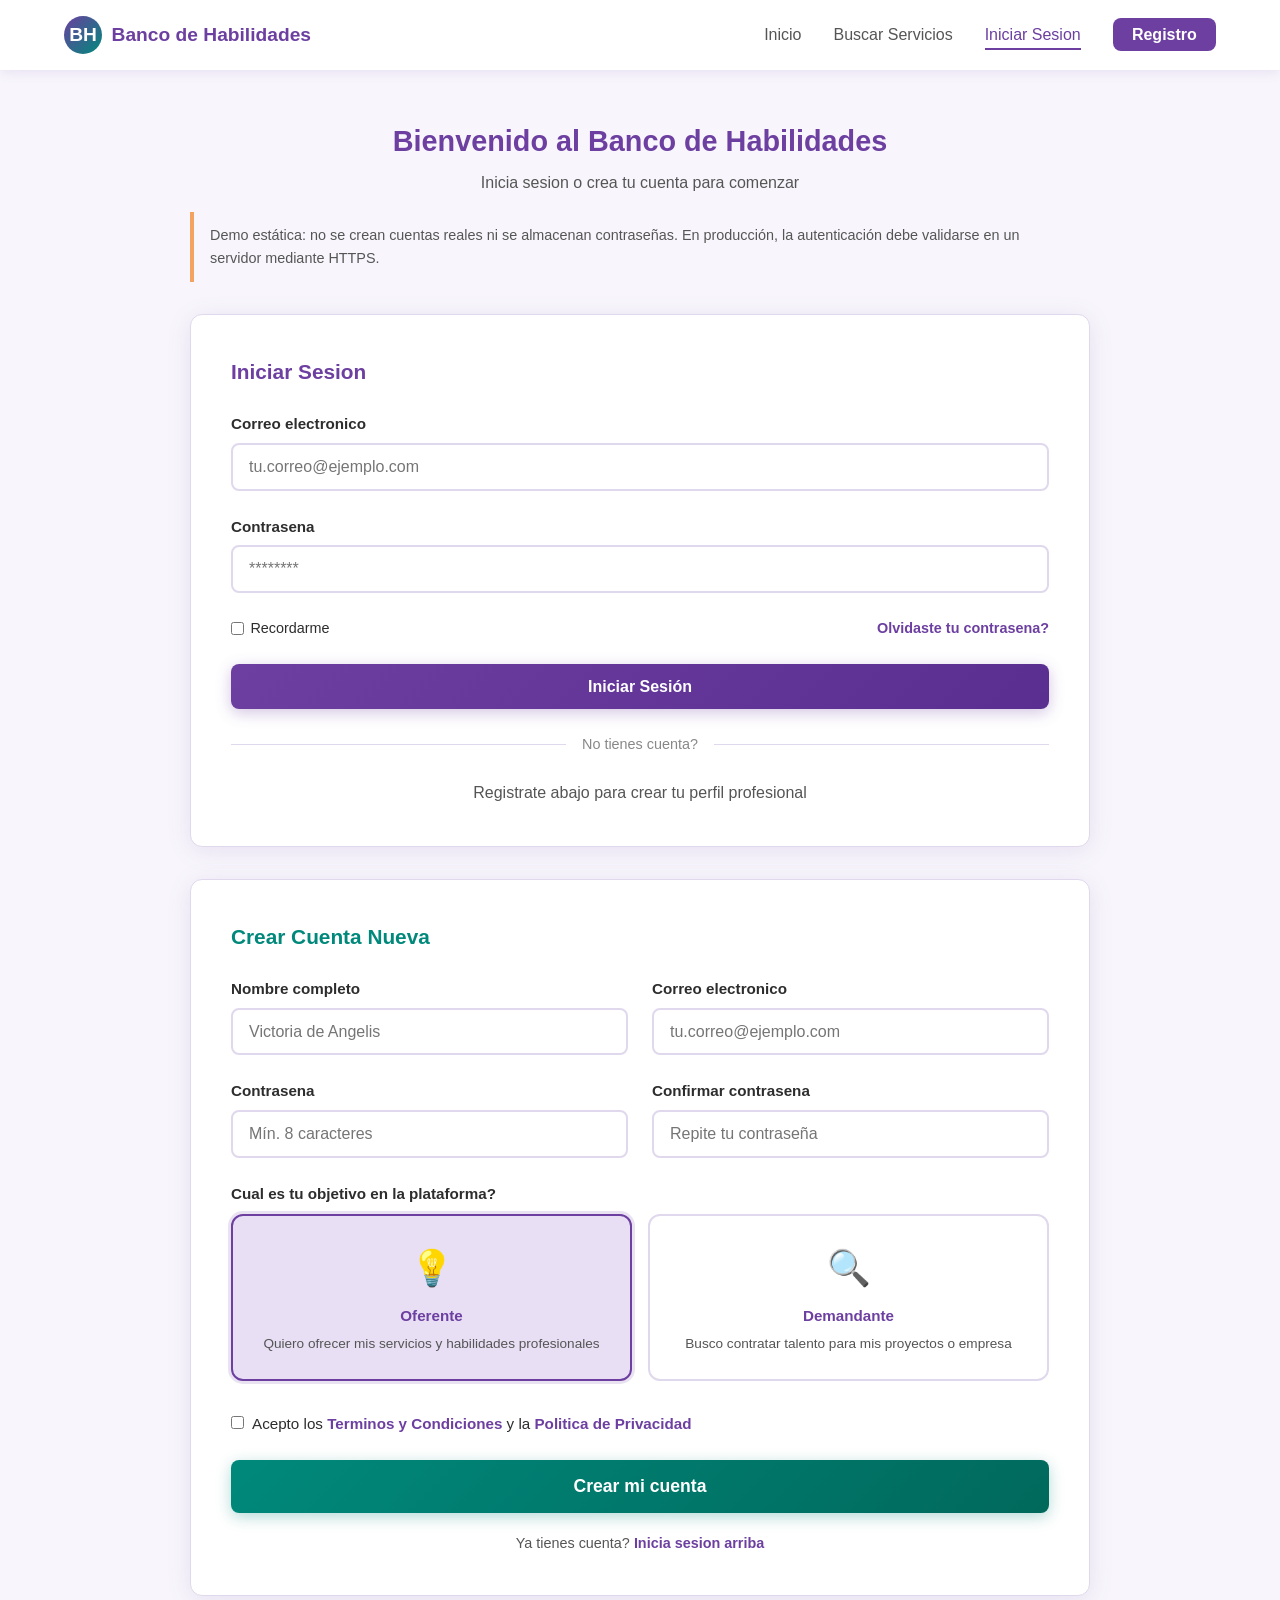
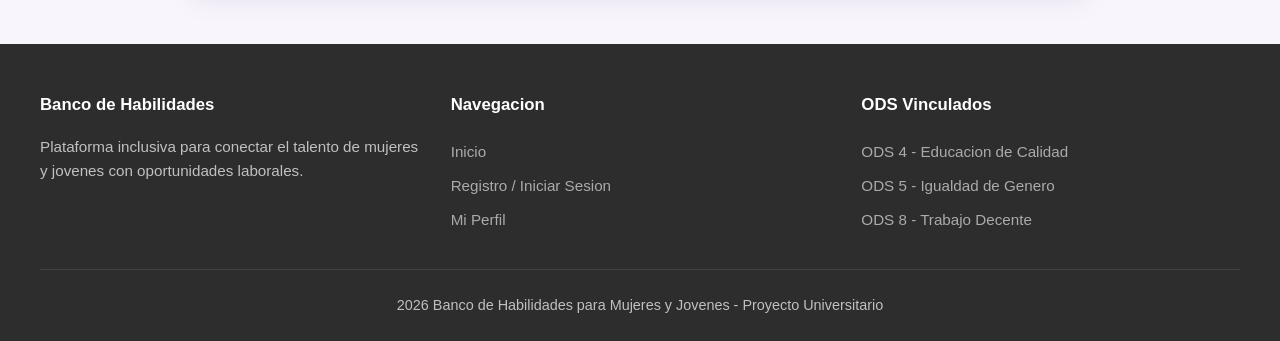
==== perfil.html @ db8da98c "Publicar aplicación web Banco de Habilidades" ====
<!DOCTYPE html>
<html lang="es">
<head>
  <meta charset="UTF-8">
  <meta name="viewport" content="width=device-width, initial-scale=1.0">
  <title>Mi Perfil Profesional — Banco de Habilidades</title>
  <link rel="stylesheet" href="styles.css">
</head>
<body class="protected-page">
  <script>
    // La demo no tiene sesión de servidor; esta validación evita el acceso directo accidental.
    if (sessionStorage.getItem('bh-demo-auth') !== 'authenticated') {
      window.location.replace('registro.html?auth=required');
    } else {
      document.body.classList.add('access-granted');
    }
  </script>
<header class="site-header">
    <nav class="nav-container">
      <a href="index.html" class="logo">
        <div class="logo-icon">BH</div>
        <span>Banco de Habilidades</span>
      </a>

      <button class="menu-toggle" aria-label="Menú" onclick="document.querySelector('.nav-links').classList.toggle('open')">
        <span></span><span></span><span></span>
      </button>

      <ul class="nav-links">
        <li><a href="index.html">Inicio</a></li>
        <li><a href="index.html#features">Buscar Servicios</a></li>
        <li><a href="registro.html">Iniciar Sesión</a></li>
        <li><a href="perfil.html" class="active">Mi Perfil</a></li>
        <li><a href="registro.html?logout=1" class="nav-cta">Cerrar Sesión</a></li>
      </ul>
    </nav>
  </header>
<main class="form-page" style="padding-top: 2rem;">
    <div class="form-wrapper">
<div class="profile-header-card">
        <div class="profile-banner"></div>
        <div class="profile-header-body">
          <div class="profile-avatar-wrapper">
            <img id="profile-avatar-display" src="Foto_Perfil.jpg" alt="Foto de Perfil" class="profile-avatar-img">
          </div>
          <div class="profile-header-info">
            <div class="profile-name">
              <span id="display-name">Victoria de Angelis</span>
              <div class="profile-badges">
                <span class="badge badge-primary">💡 Oferente</span>
                <span class="badge badge-secondary">✓ Perfil Verificado</span>
                <span class="badge badge-accent">ODS 5 & 8</span>
              </div>
            </div>
            <p class="profile-title" id="display-title">Desarrolladora Web Freelance & Diseñadora UI/UX</p>
            <div class="profile-meta">
              <span id="display-location">📍 Bogotá, Colombia</span>
              <span id="display-email">📧 victoria.deangelis@ejemplo.com</span>
              <span>⭐ 4.9 (18 valoraciones)</span>
            </div>
          </div>
          <div class="profile-header-actions">
            <button type="button" class="btn btn-primary" onclick="switchTab('tab-editar', document.querySelector('.profile-tabs button:nth-child(2)'))">
              ✏️ Editar Perfil
            </button>
            <button type="button" class="btn btn-outline" onclick="switchTab('tab-servicios', document.querySelector('.profile-tabs button:nth-child(3)'))">
              💼 Mis Servicios
            </button>
          </div>
        </div>
      </div>
<div id="save-alert" class="alert-success" style="display: none;" role="status" aria-live="polite">
        <span>✅</span>
        <span>¡Tus cambios han sido guardados exitosamente en tu perfil profesional!</span>
      </div>
<div class="profile-tabs">
        <button class="tab-btn active" onclick="switchTab('tab-vista', this)">👁️ Vista Pública</button>
        <button class="tab-btn" onclick="switchTab('tab-editar', this)">✏️ Editar Perfil</button>
        <button class="tab-btn" onclick="switchTab('tab-servicios', this)">💼 Mis Servicios (3)</button>
        <button class="tab-btn" onclick="switchTab('tab-certificados', this)">📜 Certificaciones (ODS 4)</button>
        <button class="tab-btn" onclick="switchTab('tab-valoraciones', this)">⭐ Valoraciones (18)</button>
      </div>
<div id="tab-vista" class="tab-content active">
<div class="stats-grid">
          <div class="stat-card">
            <div class="stat-value">24</div>
            <div class="stat-label">Proyectos Realizados</div>
          </div>
          <div class="stat-card">
            <div class="stat-value">4.9 / 5.0</div>
            <div class="stat-label">Calificación Promedio</div>
          </div>
          <div class="stat-card">
            <div class="stat-value">100%</div>
            <div class="stat-label">Entregas a Tiempo</div>
          </div>
          <div class="stat-card">
            <div class="stat-value">3</div>
            <div class="stat-label">Servicios Activos</div>
          </div>
        </div>

        <div class="form-row profile-vista-layout">
<div>
<div class="form-container" style="margin-bottom: 2rem;">
              <h3 style="color: var(--primary); font-size: 1.25rem; margin-bottom: 1rem; display: flex; align-items: center; gap: 0.5rem;">
                <span>🙋‍♀️</span> Sobre mí
              </h3>
              <p id="display-bio" style="color: var(--text-medium); line-height: 1.7; font-size: 1rem;">
                Apasionada por la tecnología, la innovación social y el desarrollo web accesible. 
                Cuento con más de 3 años de experiencia creando sitios web adaptativos, aplicaciones front-end y 
                diseños de interfaz atractivos para emprendimientos locales y pequeñas empresas. 
                Mi objetivo es visibilizar el talento joven y cerrar brechas de género en el sector de las TIC.
              </p>
            </div>
<div class="form-container" style="margin-bottom: 2rem;">
              <h3 style="color: var(--primary); font-size: 1.25rem; margin-bottom: 1rem; display: flex; align-items: center; gap: 0.5rem;">
                <span>🛠️</span> Banco de Habilidades & Tecnologías
              </h3>
              <div id="display-skills" class="skill-tags">
                <span class="skill-tag">HTML5 & CSS3</span>
                <span class="skill-tag">JavaScript (ES6+)</span>
                <span class="skill-tag">Diseño UI/UX (Figma)</span>
                <span class="skill-tag">Diseño Responsive</span>
                <span class="skill-tag">Git & GitHub</span>
                <span class="skill-tag">Trabajo en Equipo</span>
                <span class="skill-tag">Resolución de Problemas</span>
                <span class="skill-tag">Tutoría Técnica</span>
              </div>
            </div>
<div class="form-container">
              <h3 style="color: var(--primary); font-size: 1.25rem; margin-bottom: 1.5rem; display: flex; align-items: center; gap: 0.5rem;">
                <span>🌟</span> Servicios Destacados
              </h3>
              
              <div class="services-grid" style="grid-template-columns: 1fr;">
                <div class="service-card">
                  <div class="service-card-header">
                    <span class="service-title">Desarrollo de Páginas Web Adaptativas (Responsive)</span>
                    <span class="service-price">$120.000 COP / proyecto</span>
                  </div>
                  <p class="service-desc">
                    Diseño y maquetación de sitios web corporativos o personales usando HTML5, CSS3 y JS. 
                    Optimizados para dispositivos móviles y motores de búsqueda.
                  </p>
                  <div class="service-footer">
                    <span>Categoría: Tecnología & Sistemas</span>
                    <a href="#" class="btn btn-secondary" style="padding: 0.4rem 1rem; font-size: 0.85rem;" onclick="alert('Solicitud de contacto enviada a Victoria de Angelis.'); return false;">
                      ✉️ Contactar
                    </a>
                  </div>
                </div>

                <div class="service-card" style="margin-top: 1rem;">
                  <div class="service-card-header">
                    <span class="service-title">Diseño de Interfaces de Usuario (UI/UX en Figma)</span>
                    <span class="service-price">$80.000 COP / prototipo</span>
                  </div>
                  <p class="service-desc">
                    Creación de prototipos interactivos, arquitectura de información y sistemas de diseño 
                    modernos enfocados en la mejor experiencia de usuario.
                  </p>
                  <div class="service-footer">
                    <span>Categoría: Diseño & Multimedia</span>
                    <a href="#" class="btn btn-secondary" style="padding: 0.4rem 1rem; font-size: 0.85rem;" onclick="alert('Solicitud de contacto enviada a Victoria de Angelis.'); return false;">
                      ✉️ Contactar
                    </a>
                  </div>
                </div>
              </div>

            </div>
          </div>
<div>
            <div class="form-container" style="margin-bottom: 2rem;">
              <h3 style="color: var(--primary); font-size: 1.1rem; margin-bottom: 1rem;">
                📍 Detalles de Contacto
              </h3>
              <ul style="display: flex; flex-direction: column; gap: 0.8rem; font-size: 0.95rem; color: var(--text-medium);">
                <li><strong>Teléfono:</strong> <span id="display-phone">+57 300 123 4567</span></li>
                <li><strong>Correo:</strong> <span id="display-contact-email">victoria.deangelis@ejemplo.com</span></li>
                <li><strong>Ubicación:</strong> <span id="display-city">Bogotá D.C., Colombia</span></li>
                <li><strong>Disponibilidad:</strong> <span class="badge badge-secondary" id="display-availability">Freelance / Proyectos</span></li>
              </ul>
            </div>

            <div class="form-container" style="margin-bottom: 2rem;">
              <h3 style="color: var(--primary); font-size: 1.1rem; margin-bottom: 1rem;">
                🌐 Enlaces Profesionales
              </h3>
              <ul style="display: flex; flex-direction: column; gap: 0.8rem; font-size: 0.95rem;">
                <li>
                  <a href="#" id="display-portfolio-link" target="_blank" rel="noopener noreferrer" class="form-link" style="display: flex; align-items: center; gap: 0.5rem;">
                    🔗 Portafolio Personal
                  </a>
                </li>
                <li>
                  <a href="#" id="display-github-link" target="_blank" rel="noopener noreferrer" class="form-link" style="display: flex; align-items: center; gap: 0.5rem;">
                    💻 Perfil de GitHub
                  </a>
                </li>
                <li>
                  <a href="#" id="display-linkedin-link" target="_blank" rel="noopener noreferrer" class="form-link" style="display: flex; align-items: center; gap: 0.5rem;">
                    💼 Perfil de LinkedIn
                  </a>
                </li>
              </ul>
            </div>

            <div class="form-container" style="background: linear-gradient(135deg, var(--primary-light), var(--secondary-light));">
              <h3 style="color: var(--primary-dark); font-size: 1rem; margin-bottom: 0.6rem; display: flex; align-items: center; gap: 0.4rem;">
                <span>🎯</span> ODS Impactados
              </h3>
              <p style="font-size: 0.85rem; color: var(--text-dark); line-height: 1.5;">
                Este perfil contribuye activamente al <strong>ODS 5 (Igualdad de Género)</strong> y al <strong>ODS 8 (Trabajo Decente)</strong> promoviendo la autonomía económica de las mujeres en el área STEM.
              </p>
            </div>
          </div>

        </div>
      </div>
<div id="tab-editar" class="tab-content">
        <div class="form-container">
          <div class="form-header" style="text-align: left; margin-bottom: 1.5rem; border-bottom: 1px solid var(--border); padding-bottom: 1rem;">
            <h2 style="font-size: 1.5rem;">Editar Datos de Mi Perfil</h2>
            <p>Actualiza tu información personal, profesional y tus habilidades disponibles</p>
          </div>

          <form id="edit-profile-form" onsubmit="saveProfile(event)">
<div class="photo-upload">
              <div class="photo-placeholder" onclick="document.getElementById('avatar-input').click()">
                <img id="avatar-preview" src="Foto_Perfil.jpg" alt="Vista previa" style="width: 100%; height: 100%; border-radius: 50%; object-fit: cover;">
              </div>
              <input type="file" id="avatar-input" accept="image/*" style="display: none;" onchange="previewAvatar(event)">
              <button type="button" class="btn btn-outline" onclick="document.getElementById('avatar-input').click()" style="padding: 0.4rem 1rem; font-size: 0.85rem;">
                📷 Cambiar foto de perfil
              </button>
              <small>Formatos permitidos: JPG, PNG. Máx 2MB.</small>
            </div>
<div class="form-row">
              <div class="form-group">
                <label for="input-nombre">Nombre completo *</label>
                <input type="text" id="input-nombre" required value="Victoria de Angelis" placeholder="Ej. Victoria de Angelis">
              </div>
              <div class="form-group">
                <label for="input-titulo">Título o Especialidad Profesional *</label>
                <input type="text" id="input-titulo" required value="Desarrolladora Web Freelance & Diseñadora UI/UX" placeholder="Ej. Desarrolladora Web">
              </div>
            </div>
<div class="form-row">
              <div class="form-group">
                <label for="input-email">Correo electrónico *</label>
                <input type="email" id="input-email" required value="victoria.deangelis@ejemplo.com" placeholder="correo@ejemplo.com">
              </div>
              <div class="form-group">
                <label for="input-telefono">Teléfono de contacto</label>
                <input type="tel" id="input-telefono" value="+57 300 123 4567" placeholder="+57 300 000 0000">
              </div>
            </div>
<div class="form-row">
              <div class="form-group">
                <label for="input-ubicacion">Ciudad / Ubicación</label>
                <input type="text" id="input-ubicacion" value="Bogotá, Colombia" placeholder="Ciudad, País">
              </div>
              <div class="form-group">
                <label for="input-disponibilidad">Disponibilidad de Trabajo</label>
                <select id="input-disponibilidad">
                  <option value="Freelance / Proyectos" selected>Freelance / Por proyectos</option>
                  <option value="Tiempo Completo">Tiempo Completo</option>
                  <option value="Medio Tiempo">Medio Tiempo</option>
                  <option value="Por Horas">Por Horas / Asesorías</option>
                </select>
              </div>
            </div>
<div class="form-group">
              <label for="input-bio">Biografía / Presentación ("Sobre mí")</label>
              <textarea id="input-bio" rows="4" placeholder="Describe brevemente tus años de experiencia, motivaciones y servicios...">Apasionada por la tecnología, la innovación social y el desarrollo web accesible. Cuento con más de 3 años de experiencia creando sitios web adaptativos, aplicaciones front-end y diseños de interfaz atractivos para emprendimientos locales y pequeñas empresas. Mi objetivo es visibilizar el talento joven y cerrar brechas de género en el sector de las TIC.</textarea>
              <small>Una buena presentación aumenta tus posibilidades de recibir solicitudes de contacto.</small>
            </div>
<div class="form-row">
              <div class="form-group">
                <label for="input-portfolio">Sitio Web / Portafolio (URL)</label>
                <input type="url" id="input-portfolio" value="https://victoriadeangelis.dev" placeholder="https://miportafolio.com">
              </div>
              <div class="form-group">
                <label for="input-github">Perfil de GitHub (URL)</label>
                <input type="url" id="input-github" value="https://github.com/victoriadeangelis" placeholder="https://github.com/usuario">
              </div>
            </div>
<div class="skills-section">
              <h3>⚡ Agregar / Eliminar Habilidades</h3>
              <p style="font-size: 0.9rem; color: var(--text-medium); margin-bottom: 1rem;">
                Agrega etiquetas que representen tus conocimientos y competencias para que los demandantes te encuentren fácilmente.
              </p>
<div id="editable-skills-container" class="skill-tags">
                <span class="skill-tag">HTML5 & CSS3 <span class="remove-skill" onclick="removeSkillTag(this)">×</span></span>
                <span class="skill-tag">JavaScript (ES6+) <span class="remove-skill" onclick="removeSkillTag(this)">×</span></span>
                <span class="skill-tag">Diseño UI/UX (Figma) <span class="remove-skill" onclick="removeSkillTag(this)">×</span></span>
                <span class="skill-tag">Diseño Responsive <span class="remove-skill" onclick="removeSkillTag(this)">×</span></span>
                <span class="skill-tag">Git & GitHub <span class="remove-skill" onclick="removeSkillTag(this)">×</span></span>
                <span class="skill-tag">Trabajo en Equipo <span class="remove-skill" onclick="removeSkillTag(this)">×</span></span>
                <span class="skill-tag">Resolución de Problemas <span class="remove-skill" onclick="removeSkillTag(this)">×</span></span>
                <span class="skill-tag">Tutoría Técnica <span class="remove-skill" onclick="removeSkillTag(this)">×</span></span>
              </div>
<div class="skill-input-row">
                <input type="text" id="new-skill-input" placeholder="Escribe una habilidad (ej. React, Python, Marketing)">
                <button type="button" class="btn btn-secondary" onclick="addNewSkill()">+ Añadir Habilidad</button>
              </div>
            </div>
<div style="display: flex; gap: 1rem; margin-top: 2rem; flex-wrap: wrap;">
              <button type="submit" class="btn btn-primary btn-lg" style="flex: 1;">
                💾 Guardar Cambios
              </button>
              <button type="button" class="btn btn-outline btn-lg" onclick="switchTab('tab-vista', document.querySelector('.profile-tabs button:first-child'))">
                Cancelar
              </button>
            </div>

          </form>
        </div>
      </div>
<div id="tab-servicios" class="tab-content">
        <div style="display: flex; justify-content: space-between; align-items: center; margin-bottom: 1.5rem; flex-wrap: wrap; gap: 1rem;">
          <div>
            <h3 style="color: var(--primary); font-size: 1.4rem;">Mis Servicios Publicados</h3>
            <p style="color: var(--text-medium); font-size: 0.95rem;">Gestiona y oferta tus servicios a la comunidad</p>
          </div>
          <button type="button" class="btn btn-secondary" onclick="toggleServiceForm()">
            + Publicar Nuevo Servicio
          </button>
        </div>
<div id="new-service-box" class="form-container" style="display: none; margin-bottom: 2rem; background: var(--bg-light);">
          <h4 style="color: var(--primary); margin-bottom: 1rem;">Publicar una nueva oferta de servicio</h4>
          <form onsubmit="addPublishedService(event)">
            <div class="form-row">
              <div class="form-group">
                <label for="serv-titulo">Título del Servicio *</label>
                <input type="text" id="serv-titulo" required placeholder="Ej. Clases de Programación Web desde Cero">
              </div>
              <div class="form-group">
                <label for="serv-precio">Tarifa / Precio estimado *</label>
                <input type="text" id="serv-precio" required placeholder="Ej. $40.000 COP / hora">
              </div>
            </div>
            <div class="form-row">
              <div class="form-group">
                <label for="serv-categoria">Categoría del Servicio</label>
                <select id="serv-categoria">
                  <option value="Tecnología & Sistemas">Tecnología & Sistemas</option>
                  <option value="Diseño & Multimedia">Diseño & Multimedia</option>
                  <option value="Educación & Tutorías">Educación & Tutorías</option>
                  <option value="Servicios Profesionales">Servicios Profesionales</option>
                </select>
              </div>
              <div class="form-group">
                <label for="serv-modalidad">Modalidad</label>
                <select id="serv-modalidad">
                  <option value="Remoto / Virtual">Remoto / Virtual</option>
                  <option value="Presencial">Presencial</option>
                  <option value="Híbrido">Híbrido</option>
                </select>
              </div>
            </div>
            <div class="form-group">
              <label for="serv-desc">Descripción detallada</label>
              <textarea id="serv-desc" rows="3" required placeholder="Describe en qué consiste tu servicio y qué entregables incluye..."></textarea>
            </div>
            <div style="display: flex; gap: 1rem;">
              <button type="submit" class="btn btn-primary">+ Guardar y Publicar Servicio</button>
              <button type="button" class="btn btn-outline" onclick="toggleServiceForm()">Cancelar</button>
            </div>
          </form>
        </div>
<div id="services-list" class="services-grid">
<div class="service-card">
            <div class="service-card-header">
              <span class="service-title">Desarrollo de Páginas Web Adaptativas (Responsive)</span>
              <span class="service-price">$120.000 COP / proyecto</span>
            </div>
            <p class="service-desc">
              Diseño y maquetación de sitios web corporativos o personales usando HTML5, CSS3 y JS. 
              Optimizados para dispositivos móviles y motores de búsqueda.
            </p>
            <div class="service-footer">
              <span>Categoría: Tecnología & Sistemas</span>
              <div>
                <button class="btn btn-outline" style="padding: 0.3rem 0.7rem; font-size: 0.8rem;" onclick="alert('Opción de editar servicio')">Editar</button>
                <button class="btn btn-outline" style="padding: 0.3rem 0.7rem; font-size: 0.8rem; color:#c5192d; border-color:#c5192d;" onclick="this.closest('.service-card').remove();">Eliminar</button>
              </div>
            </div>
          </div>
<div class="service-card">
            <div class="service-card-header">
              <span class="service-title">Diseño de Interfaces de Usuario (UI/UX en Figma)</span>
              <span class="service-price">$80.000 COP / prototipo</span>
            </div>
            <p class="service-desc">
              Creación de prototipos interactivos, arquitectura de información y sistemas de diseño 
              modernos enfocados en la mejor experiencia de usuario.
            </p>
            <div class="service-footer">
              <span>Categoría: Diseño & Multimedia</span>
              <div>
                <button class="btn btn-outline" style="padding: 0.3rem 0.7rem; font-size: 0.8rem;" onclick="alert('Opción de editar servicio')">Editar</button>
                <button class="btn btn-outline" style="padding: 0.3rem 0.7rem; font-size: 0.8rem; color:#c5192d; border-color:#c5192d;" onclick="this.closest('.service-card').remove();">Eliminar</button>
              </div>
            </div>
          </div>
<div class="service-card">
            <div class="service-card-header">
              <span class="service-title">Tutorías Básicas de Programación para Jóvenes</span>
              <span class="service-price">$35.000 COP / hora</span>
            </div>
            <p class="service-desc">
              Sesiones personalizadas de enseñanza en lógica de programación, HTML, CSS y fundamentos de JS 
              orientado a jóvenes que desean iniciar en la tecnología.
            </p>
            <div class="service-footer">
              <span>Categoría: Educación & Tutorías</span>
              <div>
                <button class="btn btn-outline" style="padding: 0.3rem 0.7rem; font-size: 0.8rem;" onclick="alert('Opción de editar servicio')">Editar</button>
                <button class="btn btn-outline" style="padding: 0.3rem 0.7rem; font-size: 0.8rem; color:#c5192d; border-color:#c5192d;" onclick="this.closest('.service-card').remove();">Eliminar</button>
              </div>
            </div>
          </div>

        </div>
      </div>
<div id="tab-certificados" class="tab-content">
        <div class="form-container">
          <h3 style="color: var(--primary); font-size: 1.3rem; margin-bottom: 0.5rem;">
            📜 Formación & Certificaciones Validadas (ODS 4)
          </h3>
          <p style="color: var(--text-medium); font-size: 0.95rem; margin-bottom: 1.5rem;">
            Acredita tus estudios y cursos para brindar mayor seguridad a los contratantes.
          </p>

          <div class="cert-list">
            
            <div class="cert-item">
              <div class="cert-icon">🎓</div>
              <div class="cert-details" style="flex: 1;">
                <h4>Bootcamp de Desarrollo Web Front-End</h4>
                <p>Programa Talento Tech — Ministerio de las TIC & Universidad | 2025</p>
              </div>
              <span class="badge badge-secondary">✓ Verificado</span>
            </div>

            <div class="cert-item">
              <div class="cert-icon">🎨</div>
              <div class="cert-details" style="flex: 1;">
                <h4>Certificación Profesional en Diseño UI/UX</h4>
                <p>Platzi Academy | 2024</p>
              </div>
              <span class="badge badge-secondary">✓ Verificado</span>
            </div>

            <div class="cert-item">
              <div class="cert-icon">💻</div>
              <div class="cert-details" style="flex: 1;">
                <h4>Técnico en Programación de Software</h4>
                <p>Servicio Nacional de Aprendizaje (SENA) | 2023</p>
              </div>
              <span class="badge badge-secondary">✓ Verificado</span>
            </div>

          </div>
        </div>
      </div>
<div id="tab-valoraciones" class="tab-content">
        <div class="form-container">
          <div style="display: flex; align-items: center; justify-content: space-between; margin-bottom: 1.5rem; flex-wrap: wrap;">
            <div>
              <h3 style="color: var(--primary); font-size: 1.3rem;">Reseñas y Valoraciones de Clientes</h3>
              <p style="color: var(--text-medium); font-size: 0.95rem;">Opiniones reales de quienes han contratado tus servicios</p>
            </div>
            <div style="font-size: 1.8rem; font-weight: 800; color: #FFC107;">
              ⭐ 4.9 <span style="font-size: 1rem; color: var(--text-medium); font-weight: 400;">/ 5.0</span>
            </div>
          </div>
<div class="review-item">
            <div class="review-header">
              <span class="reviewer-name">Carlos Mendoza (Emprendedor Local)</span>
              <span class="review-stars">★★★★★</span>
            </div>
            <p style="font-size: 0.95rem; color: var(--text-medium); font-style: italic;">
              "Victoria desarrolló la página web para mi negocio de confección. Entregó todo a tiempo, superó mis expectativas y nos capacitó en el uso del sitio. ¡Excelente profesional!"
            </p>
            <small style="color: var(--text-light); margin-top: 0.5rem; display: block;">Hace 2 semanas — Servicio: Desarrollo Web Responsive</small>
          </div>

          <div class="review-item">
            <div class="review-header">
              <span class="reviewer-name">Laura Restrepo (Fundación Mujeres)</span>
              <span class="review-stars">★★★★★</span>
            </div>
            <p style="font-size: 0.95rem; color: var(--text-medium); font-style: italic;">
              "El prototipo UI/UX que diseñó en Figma para nuestra app comunitaria quedó espectacular. Muy atenta a los detalles y receptiva con los cambios."
            </p>
            <small style="color: var(--text-light); margin-top: 0.5rem; display: block;">Hace 1 mes — Servicio: Diseño UI/UX</small>
          </div>

          <div class="review-item">
            <div class="review-header">
              <span class="reviewer-name">Andrés Gómez</span>
              <span class="review-stars">★★★★☆</span>
            </div>
            <p style="font-size: 0.95rem; color: var(--text-medium); font-style: italic;">
              "Sus tutorías me ayudaron muchísimo a entender los conceptos básicos de JavaScript para mis clases de la universidad. Paciente y muy clara."
            </p>
            <small style="color: var(--text-light); margin-top: 0.5rem; display: block;">Hace 2 meses — Servicio: Tutorías Básicas</small>
          </div>

        </div>
      </div>

    </div>
  </main>
<footer class="site-footer">
    <div class="footer-content">
      <div class="footer-col">
        <h4>Banco de Habilidades</h4>
        <p>Plataforma inclusiva para conectar el talento de mujeres y jóvenes con oportunidades laborales.</p>
      </div>
      <div class="footer-col">
        <h4>Navegación</h4>
        <a href="index.html">Inicio</a>
        <a href="registro.html">Registro / Iniciar Sesión</a>
        <a href="perfil.html">Mi Perfil</a>
      </div>
      <div class="footer-col">
        <h4>ODS Vinculados</h4>
        <a href="#">ODS 4 — Educación de Calidad</a>
        <a href="#">ODS 5 — Igualdad de Género</a>
        <a href="#">ODS 8 — Trabajo Decente</a>
      </div>
    </div>
    <div class="footer-bottom">
      <p>&copy; 2026 Banco de Habilidades para Mujeres y Jóvenes — Proyecto Universitario</p>
    </div>
  </footer>
<script>
    function switchTab(tabId, btnElement) {
      const contents = document.querySelectorAll('.tab-content');
      contents.forEach(content => content.classList.remove('active'));

      const buttons = document.querySelectorAll('.tab-btn');
      buttons.forEach(btn => btn.classList.remove('active'));

      const tab = document.getElementById(tabId);
      if (!tab) return;
      tab.classList.add('active');
      if (btnElement) {
        btnElement.classList.add('active');
      }

      window.scrollTo({ top: 120, behavior: 'smooth' });
    }

    function previewAvatar(event) {
      const file = event.target.files[0];
      if (!file) return;
      if (!file.type.startsWith('image/') || file.size > 2 * 1024 * 1024) {
        event.target.value = '';
        alert('Selecciona una imagen válida de máximo 2 MB.');
        return;
      }
      const reader = new FileReader();
      reader.onload = function(e) {
        document.getElementById('avatar-preview').src = e.target.result;
        document.getElementById('profile-avatar-display').src = e.target.result;
      };
      reader.readAsDataURL(file);
    }

    function addNewSkill() {
      const input = document.getElementById('new-skill-input');
      const val = input.value.trim();
      if (!val) return;

      const editContainer = document.getElementById('editable-skills-container');
      const displayContainer = document.getElementById('display-skills');

      const tagEdit = document.createElement('span');
      tagEdit.className = 'skill-tag';
      tagEdit.append(document.createTextNode(`${val} `));
      const removeButton = document.createElement('button');
      removeButton.type = 'button';
      removeButton.className = 'remove-skill';
      removeButton.setAttribute('aria-label', `Eliminar habilidad ${val}`);
      removeButton.textContent = '×';
      removeButton.addEventListener('click', () => removeSkillTag(removeButton));
      tagEdit.appendChild(removeButton);
      editContainer.appendChild(tagEdit);

      const tagDisplay = document.createElement('span');
      tagDisplay.className = 'skill-tag';
      tagDisplay.textContent = val;
      displayContainer.appendChild(tagDisplay);

      input.value = '';
    }

    function removeSkillTag(element) {
      element.closest('.skill-tag')?.remove();
    }

    function saveProfile(event) {
      event.preventDefault();

      const nombre = document.getElementById('input-nombre').value;
      const titulo = document.getElementById('input-titulo').value;
      const email = document.getElementById('input-email').value;
      const telefono = document.getElementById('input-telefono').value;
      const ubicacion = document.getElementById('input-ubicacion').value;
      const disponibilidad = document.getElementById('input-disponibilidad').value;
      const bio = document.getElementById('input-bio').value;
      const portfolio = document.getElementById('input-portfolio').value;
      const github = document.getElementById('input-github').value;

      document.getElementById('display-name').textContent = nombre;
      document.getElementById('display-title').textContent = titulo;
      document.getElementById('display-email').textContent = '📧 ' + email;
      document.getElementById('display-location').textContent = '📍 ' + ubicacion;
      document.getElementById('display-phone').textContent = telefono;
      document.getElementById('display-contact-email').textContent = email;
      document.getElementById('display-city').textContent = ubicacion;
      document.getElementById('display-availability').textContent = disponibilidad;
      document.getElementById('display-bio').textContent = bio;

      setSafeLink('display-portfolio-link', portfolio);
      setSafeLink('display-github-link', github);

      const alertBox = document.getElementById('save-alert');
      alertBox.style.display = 'flex';

      switchTab('tab-vista', document.querySelector('.profile-tabs button:first-child'));

      setTimeout(() => {
        alertBox.style.display = 'none';
      }, 4000);
    }

    function setSafeLink(id, value) {
      const link = document.getElementById(id);
      try {
        const url = new URL(value);
        const safe = ['http:', 'https:'].includes(url.protocol);
        link.href = safe ? url.href : '#';
        link.setAttribute('aria-disabled', safe ? 'false' : 'true');
      } catch {
        link.href = '#';
        link.setAttribute('aria-disabled', 'true');
      }
    }

    function toggleServiceForm() {
      const box = document.getElementById('new-service-box');
      box.style.display = box.style.display === 'none' ? 'block' : 'none';
    }

    function addPublishedService(e) {
      e.preventDefault();
      const titulo = document.getElementById('serv-titulo').value;
      const precio = document.getElementById('serv-precio').value;
      const cat = document.getElementById('serv-categoria').value;
      const desc = document.getElementById('serv-desc').value;

      const card = document.createElement('div');
      card.className = 'service-card';
      const header = document.createElement('div');
      header.className = 'service-card-header';
      const title = document.createElement('span');
      title.className = 'service-title';
      title.textContent = titulo;
      const price = document.createElement('span');
      price.className = 'service-price';
      price.textContent = precio;
      header.append(title, price);
      const description = document.createElement('p');
      description.className = 'service-desc';
      description.textContent = desc;
      const footer = document.createElement('div');
      footer.className = 'service-footer';
      const category = document.createElement('span');
      category.textContent = `Categoría: ${cat}`;
      const actions = document.createElement('div');
      const edit = document.createElement('button');
      edit.type = 'button';
      edit.className = 'btn btn-outline';
      edit.textContent = 'Editar';
      edit.addEventListener('click', () => alert('La edición estará disponible cuando exista un backend.'));
      const remove = document.createElement('button');
      remove.type = 'button';
      remove.className = 'btn btn-outline';
      remove.style.cssText = 'padding: 0.3rem 0.7rem; font-size: 0.8rem; color:#c5192d; border-color:#c5192d;';
      remove.textContent = 'Eliminar';
      remove.addEventListener('click', () => card.remove());
      actions.append(edit, remove);
      footer.append(category, actions);
      card.append(header, description, footer);

      document.getElementById('services-list').prepend(card);

      e.target.reset();
      toggleServiceForm();

      alert('¡Servicio publicado con éxito!');
    }
  </script>

</body>
</html>
---- styles.css ----
/*Banco de Habilidades: estilos globales
  Paleta: púrpura (#6C3FA0) y teal (#00897B) */

/* --- Reinicio y estilos base --- */
*,
*::before,
*::after {
  margin: 0;
  padding: 0;
  box-sizing: border-box;
}

/* Oculta el contenido protegido hasta ejecutar la validación de la demo. */
.protected-page:not(.access-granted) > * {
  visibility: hidden;
}

.demo-notice {
  margin-top: 1rem;
  padding: 0.75rem 1rem;
  border-left: 4px solid var(--accent);
  background: var(--bg-light);
  color: var(--text-medium);
  font-size: 0.9rem;
  text-align: left;
}

:root {
  --primary: #6C3FA0;
  --primary-dark: #5A2D91;
  --primary-light: #E8DFF5;
  --secondary: #00897B;
  --secondary-dark: #00695C;
  --secondary-light: #E0F2F1;
  --accent: #F4A261;
  --accent-dark: #E08C3B;
  --bg-light: #F8F6FC;
  --white: #FFFFFF;
  --text-dark: #2D2D2D;
  --text-medium: #555555;
  --text-light: #888888;
  --border: #E0D8EC;
  --shadow: rgba(108, 63, 160, 0.12);
  --radius: 12px;
  --radius-sm: 8px;
  --transition: 0.3s ease;
}

html {
  scroll-behavior: smooth;
  font-size: 16px;
}

body {
  font-family: 'Segoe UI', 'Helvetica Neue', Arial, sans-serif;
  color: var(--text-dark);
  background-color: var(--bg-light);
  line-height: 1.6;
  min-height: 100vh;
  display: flex;
  flex-direction: column;
}

a {
  text-decoration: none;
  color: inherit;
  transition: color var(--transition);
}

img {
  max-width: 100%;
  height: auto;
  display: block;
}

ul {
  list-style: none;
}

/* --- Encabezado y navegación global --- */
.site-header {
  background: var(--white);
  box-shadow: 0 2px 12px var(--shadow);
  position: sticky;
  top: 0;
  z-index: 100;
}

.nav-container {
  max-width: 1200px;
  margin: 0 auto;
  padding: 0 1.5rem;
  display: flex;
  align-items: center;
  justify-content: space-between;
  height: 70px;
}

.logo {
  display: flex;
  align-items: center;
  gap: 0.6rem;
  font-weight: 700;
  font-size: 1.2rem;
  color: var(--primary);
}

.logo-icon {
  width: 38px;
  height: 38px;
  background: linear-gradient(135deg, var(--primary), var(--secondary));
  border-radius: 50%;
  display: flex;
  align-items: center;
  justify-content: center;
  color: var(--white);
  font-size: 1.2rem;
  font-weight: 700;
}

.nav-links {
  display: flex;
  align-items: center;
  gap: 2rem;
}

.nav-links a {
  font-weight: 500;
  color: var(--text-medium);
  position: relative;
  padding: 0.3rem 0;
}

.nav-links a:hover,
.nav-links a.active {
  color: var(--primary);
}

.nav-links a::after {
  content: '';
  position: absolute;
  bottom: -2px;
  left: 0;
  width: 0;
  height: 2px;
  background: var(--primary);
  transition: width var(--transition);
}

.nav-links a:hover::after,
.nav-links a.active::after {
  width: 100%;
}

.nav-cta {
  background: var(--primary) !important;
  color: var(--white) !important;
  padding: 0.5rem 1.2rem !important;
  border-radius: var(--radius-sm) !important;
  font-weight: 600 !important;
}

.nav-cta:hover {
  background: var(--primary-dark) !important;
}

.nav-cta::after {
  display: none !important;
}

/* Menú hamburguesa (móvil) */
.menu-toggle {
  display: none;
  background: none;
  border: none;
  cursor: pointer;
  padding: 0.5rem;
}

.menu-toggle span {
  display: block;
  width: 26px;
  height: 3px;
  background: var(--primary);
  margin: 5px 0;
  border-radius: 3px;
  transition: var(--transition);
}

/* --- Botones --- */
.btn {
  display: inline-flex;
  align-items: center;
  justify-content: center;
  gap: 0.5rem;
  padding: 0.85rem 2rem;
  border: none;
  border-radius: var(--radius-sm);
  font-size: 1rem;
  font-weight: 600;
  cursor: pointer;
  transition: all var(--transition);
  text-align: center;
}

.btn-primary {
  background: linear-gradient(135deg, var(--primary), var(--primary-dark));
  color: var(--white);
  box-shadow: 0 4px 15px rgba(108, 63, 160, 0.3);
}

.btn-primary:hover {
  transform: translateY(-2px);
  box-shadow: 0 6px 20px rgba(108, 63, 160, 0.4);
}

.btn-secondary {
  background: linear-gradient(135deg, var(--secondary), var(--secondary-dark));
  color: var(--white);
  box-shadow: 0 4px 15px rgba(0, 137, 123, 0.3);
}

.btn-secondary:hover {
  transform: translateY(-2px);
  box-shadow: 0 6px 20px rgba(0, 137, 123, 0.4);
}

.btn-outline {
  background: transparent;
  color: var(--primary);
  border: 2px solid var(--primary);
}

.btn-outline:hover {
  background: var(--primary);
  color: var(--white);
}

.btn-accent {
  background: linear-gradient(135deg, var(--accent), var(--accent-dark));
  color: var(--white);
  box-shadow: 0 4px 15px rgba(244, 162, 97, 0.3);
}

.btn-accent:hover {
  transform: translateY(-2px);
  box-shadow: 0 6px 20px rgba(244, 162, 97, 0.4);
}

.btn-lg {
  padding: 1rem 2.5rem;
  font-size: 1.1rem;
}

.btn-block {
  width: 100%;
}

/* --- Sección principal --- */
.hero {
  background: linear-gradient(135deg, var(--primary) 0%, #4A2080 50%, var(--secondary) 100%);
  color: var(--white);
  padding: 5rem 1.5rem;
  text-align: center;
  position: relative;
  overflow: hidden;
}

.hero::before {
  content: '';
  position: absolute;
  top: -50%;
  right: -20%;
  width: 500px;
  height: 500px;
  background: rgba(255, 255, 255, 0.05);
  border-radius: 50%;
}

.hero::after {
  content: '';
  position: absolute;
  bottom: -30%;
  left: -10%;
  width: 400px;
  height: 400px;
  background: rgba(255, 255, 255, 0.03);
  border-radius: 50%;
}

.hero-content {
  max-width: 750px;
  margin: 0 auto;
  position: relative;
  z-index: 1;
}

.hero h1 {
  font-size: 2.8rem;
  font-weight: 800;
  margin-bottom: 1rem;
  line-height: 1.2;
}

.hero h1 span {
  color: var(--accent);
}

.hero p {
  font-size: 1.2rem;
  opacity: 0.92;
  margin-bottom: 2rem;
  max-width: 600px;
  margin-left: auto;
  margin-right: auto;
}

.hero-buttons {
  display: flex;
  gap: 1rem;
  justify-content: center;
  flex-wrap: wrap;
}

/* --- Sección de características --- */
.features {
  padding: 5rem 1.5rem;
  max-width: 1200px;
  margin: 0 auto;
}

.section-title {
  text-align: center;
  margin-bottom: 3rem;
}

.section-title h2 {
  font-size: 2rem;
  color: var(--primary);
  margin-bottom: 0.5rem;
}

.section-title p {
  color: var(--text-medium);
  font-size: 1.1rem;
  max-width: 600px;
  margin: 0 auto;
}

.features-grid {
  display: grid;
  grid-template-columns: repeat(auto-fit, minmax(280px, 1fr));
  gap: 2rem;
}

.feature-card {
  background: var(--white);
  padding: 2rem;
  border-radius: var(--radius);
  box-shadow: 0 4px 20px var(--shadow);
  text-align: center;
  transition: transform var(--transition), box-shadow var(--transition);
  border: 1px solid var(--border);
}

.feature-card:hover {
  transform: translateY(-5px);
  box-shadow: 0 8px 30px rgba(108, 63, 160, 0.18);
}

.feature-icon {
  width: 65px;
  height: 65px;
  border-radius: 50%;
  display: flex;
  align-items: center;
  justify-content: center;
  margin: 0 auto 1.2rem;
  font-size: 1.8rem;
}

.feature-icon.purple {
  background: var(--primary-light);
  color: var(--primary);
}

.feature-icon.teal {
  background: var(--secondary-light);
  color: var(--secondary);
}

.feature-icon.orange {
  background: #FFF0E0;
  color: var(--accent);
}

.feature-card h3 {
  font-size: 1.2rem;
  margin-bottom: 0.5rem;
  color: var(--text-dark);
}

.feature-card p {
  color: var(--text-medium);
  font-size: 0.95rem;
}

/* --- Sección de ODS --- */
.ods-section {
  background: var(--white);
  padding: 4rem 1.5rem;
}

.ods-container {
  max-width: 1000px;
  margin: 0 auto;
  display: flex;
  align-items: center;
  gap: 3rem;
  flex-wrap: wrap;
}

.ods-text {
  flex: 1;
  min-width: 280px;
}

.ods-text h2 {
  font-size: 1.8rem;
  color: var(--primary);
  margin-bottom: 1rem;
}

.ods-text p {
  color: var(--text-medium);
  margin-bottom: 1rem;
  line-height: 1.7;
}

.ods-badges {
  flex: 0 0 auto;
  display: flex;
  gap: 1rem;
  flex-wrap: wrap;
  justify-content: center;
}

.ods-badge {
  width: 110px;
  height: 110px;
  border-radius: var(--radius);
  display: flex;
  flex-direction: column;
  align-items: center;
  justify-content: center;
  color: var(--white);
  font-weight: 700;
  font-size: 0.8rem;
  text-align: center;
  padding: 0.8rem;
  line-height: 1.2;
}

.ods-badge.ods4 {
  background: #C5192D;
}

.ods-badge.ods5 {
  background: #FF3A21;
}

.ods-badge.ods8 {
  background: #A21942;
}

.ods-badge span {
  font-size: 2rem;
  margin-bottom: 0.3rem;
}

/* --- Formularios --- */
.form-page {
  flex: 1;
  padding: 3rem 1.5rem;
  display: flex;
  align-items: flex-start;
  justify-content: center;
}

.form-wrapper {
  max-width: 900px;
  width: 100%;
}

.form-container {
  background: var(--white);
  padding: 2.5rem;
  border-radius: var(--radius);
  box-shadow: 0 4px 25px var(--shadow);
  border: 1px solid var(--border);
}

.form-header {
  text-align: center;
  margin-bottom: 2rem;
}

.form-header h2 {
  font-size: 1.8rem;
  color: var(--primary);
  margin-bottom: 0.4rem;
}

.form-header p {
  color: var(--text-medium);
}

.form-group {
  margin-bottom: 1.5rem;
}

.form-group label {
  display: block;
  font-weight: 600;
  margin-bottom: 0.4rem;
  color: var(--text-dark);
  font-size: 0.95rem;
}

.form-group input[type="text"],
.form-group input[type="email"],
.form-group input[type="password"],
.form-group input[type="tel"],
.form-group input[type="url"],
.form-group select,
.form-group textarea {
  width: 100%;
  padding: 0.8rem 1rem;
  border: 2px solid var(--border);
  border-radius: var(--radius-sm);
  font-size: 1rem;
  font-family: inherit;
  color: var(--text-dark);
  background: var(--white);
  transition: border-color var(--transition), box-shadow var(--transition);
}

.form-group input:focus,
.form-group select:focus,
.form-group textarea:focus {
  outline: none;
  border-color: var(--primary);
  box-shadow: 0 0 0 3px rgba(108, 63, 160, 0.15);
}

.form-group textarea {
  min-height: 120px;
  resize: vertical;
}

.form-group small {
  display: block;
  color: var(--text-light);
  margin-top: 0.3rem;
  font-size: 0.85rem;
}

/* Botones de opción del rol */
.role-selector {
  display: flex;
  gap: 1rem;
  flex-wrap: wrap;
}

.role-option {
  flex: 1;
  min-width: 200px;
}

.role-option input[type="radio"] {
  display: none;
}

.role-option label {
  display: flex;
  flex-direction: column;
  align-items: center;
  padding: 1.5rem 1rem;
  border: 2px solid var(--border);
  border-radius: var(--radius);
  cursor: pointer;
  transition: all var(--transition);
  text-align: center;
}

.role-option label:hover {
  border-color: var(--primary);
  background: var(--primary-light);
}

.role-option input[type="radio"]:checked + label {
  border-color: var(--primary);
  background: var(--primary-light);
  box-shadow: 0 0 0 3px rgba(108, 63, 160, 0.15);
}

.role-option .role-icon {
  font-size: 2.2rem;
  margin-bottom: 0.5rem;
}

.role-option .role-title {
  font-weight: 700;
  color: var(--primary);
  margin-bottom: 0.3rem;
}

.role-option .role-desc {
  font-size: 0.85rem;
  color: var(--text-medium);
  font-weight: 400;
}

/* Dos columnas en formulario */
.form-row {
  display: grid;
  grid-template-columns: 1fr 1fr;
  gap: 1.5rem;
}

/* Perfil: zona de foto */
.photo-upload {
  text-align: center;
  margin-bottom: 2rem;
}

.photo-placeholder {
  width: 130px;
  height: 130px;
  border-radius: 50%;
  background: var(--primary-light);
  border: 3px dashed var(--border);
  display: flex;
  align-items: center;
  justify-content: center;
  margin: 0 auto 1rem;
  font-size: 3rem;
  color: var(--primary);
  cursor: pointer;
  transition: all var(--transition);
}

.photo-placeholder:hover {
  border-color: var(--primary);
  background: #DDD0F0;
}

/* Sección de habilidades */
.skills-section {
  background: var(--bg-light);
  padding: 1.5rem;
  border-radius: var(--radius-sm);
  margin-bottom: 1.5rem;
}

.skills-section h3 {
  font-size: 1.1rem;
  color: var(--primary);
  margin-bottom: 1rem;
}

.skill-tags {
  display: flex;
  flex-wrap: wrap;
  gap: 0.5rem;
  margin-bottom: 1rem;
}

.skill-tag {
  background: var(--primary-light);
  color: var(--primary);
  padding: 0.4rem 1rem;
  border-radius: 20px;
  font-size: 0.9rem;
  font-weight: 500;
  border: 1px solid var(--primary);
  cursor: default;
}

.skill-input-row {
  display: flex;
  gap: 0.8rem;
}

.skill-input-row input {
  flex: 1;
  padding: 0.7rem 1rem;
  border: 2px solid var(--border);
  border-radius: var(--radius-sm);
  font-size: 0.95rem;
  font-family: inherit;
}

.skill-input-row input:focus {
  outline: none;
  border-color: var(--primary);
}

.skill-input-row .btn {
  padding: 0.7rem 1.2rem;
  white-space: nowrap;
}

/* Separador del formulario */
.form-divider {
  display: flex;
  align-items: center;
  margin: 1.5rem 0;
  color: var(--text-light);
  font-size: 0.9rem;
}

.form-divider::before,
.form-divider::after {
  content: '';
  flex: 1;
  height: 1px;
  background: var(--border);
}

.form-divider span {
  padding: 0 1rem;
}

/* Enlaces dentro de formularios */
.form-link {
  color: var(--primary);
  font-weight: 600;
}

.form-link:hover {
  text-decoration: underline;
}

/* Alerta de éxito */
.alert-success {
  background: var(--secondary-light);
  border: 1px solid var(--secondary);
  color: var(--secondary-dark);
  padding: 1rem 1.5rem;
  border-radius: var(--radius-sm);
  margin-bottom: 1.5rem;
  display: flex;
  align-items: center;
  gap: 0.7rem;
  font-weight: 500;
}

/* --- Componentes del perfil --- */
.profile-banner {
  background: linear-gradient(135deg, var(--primary) 0%, #4A2080 50%, var(--secondary) 100%);
  border-radius: var(--radius) var(--radius) 0 0;
  height: 150px;
  position: relative;
}

.profile-header-card {
  background: var(--white);
  border-radius: var(--radius);
  box-shadow: 0 4px 25px var(--shadow);
  border: 1px solid var(--border);
  overflow: hidden;
  margin-bottom: 2rem;
}

.profile-header-body {
  padding: 0 2rem 1.8rem;
  display: flex;
  flex-direction: column;
  align-items: center;
  text-align: center;
  position: relative;
  z-index: 2;
}

@media (min-width: 768px) {
  .profile-header-body {
    flex-direction: row;
    text-align: left;
    align-items: stretch;
    gap: 2rem;
  }
}

.profile-avatar-wrapper {
  position: relative;
  width: 150px;
  height: 180px;
  border-radius: 18px;
  border: 4px solid var(--white);
  box-shadow: 0 6px 22px rgba(0, 0, 0, 0.16);
  background: var(--primary-light);
  overflow: hidden;
  flex-shrink: 0;
  margin-top: -50px;
}

@media (min-width: 768px) {
  .profile-avatar-wrapper {
    width: 180px;
    height: auto;
    align-self: stretch;
    min-height: 200px;
    margin-top: -60px;
    margin-bottom: 0;
  }
}

.profile-avatar-img {
  width: 100%;
  height: 100%;
  object-fit: cover;
}

.profile-header-info {
  flex: 1;
  margin-top: 0.8rem;
}

@media (min-width: 768px) {
  .profile-header-info {
    margin-top: 1rem;
  }
}

.profile-name {
  font-size: 1.8rem;
  font-weight: 800;
  color: var(--text-dark);
  display: flex;
  align-items: center;
  justify-content: center;
  gap: 0.8rem;
  flex-wrap: wrap;
}

#display-name {
  white-space: nowrap;
}

@media (max-width: 480px) {
  #display-name {
    white-space: normal;
  }
}

@media (min-width: 768px) {
  .profile-name {
    justify-content: flex-start;
  }
}

.profile-badges {
  display: inline-flex;
  gap: 0.5rem;
  flex-wrap: wrap;
  align-items: center;
}

.badge {
  display: inline-flex;
  align-items: center;
  gap: 0.3rem;
  padding: 0.25rem 0.75rem;
  border-radius: 20px;
  font-size: 0.8rem;
  font-weight: 600;
}

.badge-primary {
  background: var(--primary-light);
  color: var(--primary-dark);
}

.badge-secondary {
  background: var(--secondary-light);
  color: var(--secondary-dark);
}

.badge-accent {
  background: #FFF0E0;
  color: var(--accent-dark);
}

.profile-title {
  font-size: 1.1rem;
  color: var(--primary);
  font-weight: 600;
  margin-top: 0.2rem;
}

.profile-meta {
  display: flex;
  gap: 1.2rem;
  margin-top: 0.6rem;
  color: var(--text-medium);
  font-size: 0.9rem;
  flex-wrap: wrap;
  justify-content: center;
}

@media (min-width: 768px) {
  .profile-meta {
    justify-content: flex-start;
  }
}

.profile-header-actions {
  margin-top: 1.2rem;
  display: flex;
  gap: 0.8rem;
  flex-wrap: wrap;
  justify-content: center;
}

@media (min-width: 768px) {
  .profile-header-actions {
    margin-top: 1rem;
    align-self: center;
    justify-content: flex-end;
  }
}

/* Pestañas de navegación del perfil */
.profile-tabs {
  display: flex;
  gap: 0.5rem;
  border-bottom: 2px solid var(--border);
  margin-bottom: 2rem;
  overflow-x: auto;
  padding-bottom: 0.2rem;
}

.tab-btn {
  background: none;
  border: none;
  padding: 0.8rem 1.4rem;
  font-size: 0.95rem;
  font-weight: 600;
  color: var(--text-medium);
  cursor: pointer;
  border-bottom: 3px solid transparent;
  transition: all var(--transition);
  white-space: nowrap;
  display: flex;
  align-items: center;
  gap: 0.5rem;
  border-radius: var(--radius-sm) var(--radius-sm) 0 0;
}

.tab-btn:hover {
  color: var(--primary);
  background: rgba(108, 63, 160, 0.05);
}

.tab-btn.active {
  color: var(--primary);
  border-bottom-color: var(--primary);
  background: var(--white);
}

.tab-content {
  display: none;
}

.tab-content.active {
  display: block;
}

/* Fila de estadísticas */
.stats-grid {
  display: grid;
  grid-template-columns: repeat(auto-fit, minmax(180px, 1fr));
  gap: 1rem;
  margin-bottom: 2rem;
}

.stat-card {
  background: var(--white);
  padding: 1.2rem;
  border-radius: var(--radius);
  border: 1px solid var(--border);
  box-shadow: 0 2px 10px var(--shadow);
  text-align: center;
}

.stat-value {
  font-size: 1.8rem;
  font-weight: 800;
  color: var(--primary);
}

.stat-label {
  font-size: 0.85rem;
  color: var(--text-medium);
  margin-top: 0.2rem;
}

/* Tarjeta de servicio del perfil */
.services-grid {
  display: grid;
  grid-template-columns: repeat(auto-fit, minmax(280px, 1fr));
  gap: 1.5rem;
}

.service-card {
  background: var(--white);
  border: 1px solid var(--border);
  border-radius: var(--radius);
  padding: 1.5rem;
  box-shadow: 0 4px 15px var(--shadow);
  display: flex;
  flex-direction: column;
  transition: transform var(--transition), box-shadow var(--transition);
}

.service-card:hover {
  transform: translateY(-4px);
  box-shadow: 0 8px 25px rgba(108, 63, 160, 0.15);
}

.service-card-header {
  display: flex;
  justify-content: space-between;
  align-items: flex-start;
  margin-bottom: 0.8rem;
}

.service-title {
  font-size: 1.15rem;
  font-weight: 700;
  color: var(--text-dark);
}

.service-price {
  font-size: 1rem;
  font-weight: 700;
  color: var(--secondary);
  background: var(--secondary-light);
  padding: 0.3rem 0.8rem;
  border-radius: 20px;
  white-space: nowrap;
}

.service-desc {
  font-size: 0.9rem;
  color: var(--text-medium);
  margin-bottom: 1.2rem;
  flex: 1;
}

.service-footer {
  display: flex;
  justify-content: space-between;
  align-items: center;
  padding-top: 1rem;
  border-top: 1px solid var(--border);
  font-size: 0.85rem;
  color: var(--text-light);
}

/* Lista de certificaciones */
.cert-list {
  display: flex;
  flex-direction: column;
  gap: 1rem;
}

.cert-item {
  background: var(--white);
  border: 1px solid var(--border);
  border-radius: var(--radius);
  padding: 1.2rem 1.5rem;
  display: flex;
  align-items: center;
  gap: 1.2rem;
  box-shadow: 0 2px 10px var(--shadow);
}

.cert-icon {
  width: 48px;
  height: 48px;
  border-radius: 50%;
  background: var(--secondary-light);
  color: var(--secondary);
  display: flex;
  align-items: center;
  justify-content: center;
  font-size: 1.5rem;
  flex-shrink: 0;
}

.cert-details h4 {
  font-size: 1rem;
  color: var(--text-dark);
}

.cert-details p {
  font-size: 0.85rem;
  color: var(--text-medium);
}

/* Etiqueta de habilidad con botón para eliminarla */
.skill-tag .remove-skill {
  margin-left: 0.5rem;
  cursor: pointer;
  font-weight: bold;
  color: var(--primary-dark);
  opacity: 0.7;
}

.skill-tag .remove-skill:hover {
  opacity: 1;
  color: #c5192d;
}

/* Elemento de valoración */
.review-item {
  background: var(--white);
  border: 1px solid var(--border);
  border-radius: var(--radius);
  padding: 1.2rem 1.5rem;
  margin-bottom: 1rem;
  box-shadow: 0 2px 8px var(--shadow);
}

.review-header {
  display: flex;
  justify-content: space-between;
  margin-bottom: 0.5rem;
  align-items: center;
}

.reviewer-name {
  font-weight: 700;
  color: var(--text-dark);
}

.review-stars {
  color: #FFC107;
  font-size: 0.9rem;
}


/* --- Pie de página --- */
.site-footer {
  background: var(--text-dark);
  color: rgba(255, 255, 255, 0.7);
  padding: 3rem 1.5rem 1.5rem;
  margin-top: auto;
}

.footer-content {
  max-width: 1200px;
  margin: 0 auto;
  display: grid;
  grid-template-columns: repeat(auto-fit, minmax(200px, 1fr));
  gap: 2rem;
  margin-bottom: 2rem;
}

.footer-col h4 {
  color: var(--white);
  margin-bottom: 1rem;
  font-size: 1.05rem;
}

.footer-col a {
  display: block;
  color: rgba(255, 255, 255, 0.6);
  padding: 0.3rem 0;
  font-size: 0.95rem;
}

.footer-col a:hover {
  color: var(--accent);
}

.footer-col p {
  font-size: 0.95rem;
  line-height: 1.6;
}

.footer-bottom {
  max-width: 1200px;
  margin: 0 auto;
  text-align: center;
  padding-top: 1.5rem;
  border-top: 1px solid rgba(255, 255, 255, 0.1);
  font-size: 0.9rem;
}

/* --- Diseño adaptable --- */
.profile-vista-layout {
  display: grid;
  grid-template-columns: 2fr 1fr;
  gap: 2rem;
}

@media (max-width: 992px) {
  .profile-vista-layout {
    grid-template-columns: 1fr;
    gap: 1.5rem;
  }

  .stats-grid {
    grid-template-columns: repeat(2, 1fr);
  }
}

@media (max-width: 768px) {
  html, body {
    overflow-x: hidden;
  }

  .menu-toggle {
    display: block;
  }

  .nav-container {
    position: relative;
  }

  .nav-links {
    display: none;
    position: absolute;
    top: 70px;
    left: 0;
    right: 0;
    background: var(--white);
    flex-direction: column;
    padding: 1.5rem;
    gap: 1rem;
    box-shadow: 0 10px 25px rgba(108, 63, 160, 0.2);
    border-top: 1px solid var(--border);
    z-index: 100;
  }

  .nav-links.open {
    display: flex;
  }

  .profile-header-body {
    flex-direction: column;
    align-items: center;
    text-align: center;
    padding: 0 1.2rem 1.5rem;
  }

  .profile-avatar-wrapper {
    width: 150px;
    height: 180px;
    margin-top: -50px;
    margin-bottom: 0.5rem;
    align-self: center;
  }

  .profile-header-info {
    width: 100%;
    margin-top: 0.5rem;
  }

  .profile-name {
    justify-content: center;
    text-align: center;
  }

  .profile-badges {
    justify-content: center;
  }

  .profile-meta {
    justify-content: center;
    flex-direction: column;
    align-items: center;
    gap: 0.4rem;
  }

  .profile-header-actions {
    width: 100%;
    justify-content: center;
    margin-top: 1.2rem;
  }

  .profile-tabs {
    -webkit-overflow-scrolling: touch;
    scrollbar-width: thin;
    padding-bottom: 0.4rem;
  }

  .tab-btn {
    padding: 0.65rem 1rem;
    font-size: 0.85rem;
    flex-shrink: 0;
  }

  .hero {
    padding: 3rem 1.2rem;
  }

  .hero h1 {
    font-size: 2rem;
  }

  .hero p {
    font-size: 1.05rem;
  }

  .section-title h2 {
    font-size: 1.6rem;
  }

  .ods-container {
    flex-direction: column;
    text-align: center;
    gap: 2rem;
  }

  .form-page {
    padding: 1.5rem 1rem;
  }

  .form-container {
    padding: 1.5rem 1.2rem;
  }

  .form-row {
    grid-template-columns: 1fr;
    gap: 1rem;
  }

  .role-selector {
    flex-direction: column;
  }

  .skill-input-row {
    flex-direction: column;
  }

  .skill-input-row .btn {
    width: 100%;
  }

  .footer-content {
    grid-template-columns: 1fr;
    text-align: center;
    gap: 1.5rem;
  }
}

@media (max-width: 576px) {
  .service-card-header {
    flex-direction: column;
    gap: 0.4rem;
    align-items: flex-start;
  }

  .service-price {
    align-self: flex-start;
  }

  .service-footer {
    flex-direction: column;
    gap: 0.8rem;
    align-items: flex-start;
  }

  .cert-item {
    flex-direction: column;
    text-align: center;
    align-items: center;
    padding: 1rem;
  }

  .review-header {
    flex-direction: column;
    align-items: flex-start;
    gap: 0.3rem;
  }
}

@media (max-width: 480px) {
  .hero h1 {
    font-size: 1.6rem;
  }

  .hero-buttons {
    flex-direction: column;
    align-items: center;
    width: 100%;
  }

  .hero-buttons .btn {
    width: 100%;
    max-width: 100%;
  }

  .profile-header-actions {
    flex-direction: column;
    width: 100%;
  }

  .profile-header-actions .btn {
    width: 100%;
  }

  .stats-grid {
    grid-template-columns: repeat(2, 1fr);
    gap: 0.6rem;
  }

  .stat-card {
    padding: 0.8rem 0.5rem;
  }

  .stat-value {
    font-size: 1.3rem;
  }

  .stat-label {
    font-size: 0.75rem;
  }

  .ods-badges {
    gap: 0.6rem;
    justify-content: center;
  }

  .ods-badge {
    width: 90px;
    height: 90px;
    font-size: 0.7rem;
    padding: 0.5rem;
  }

  .ods-badge span {
    font-size: 1.4rem;
  }
}
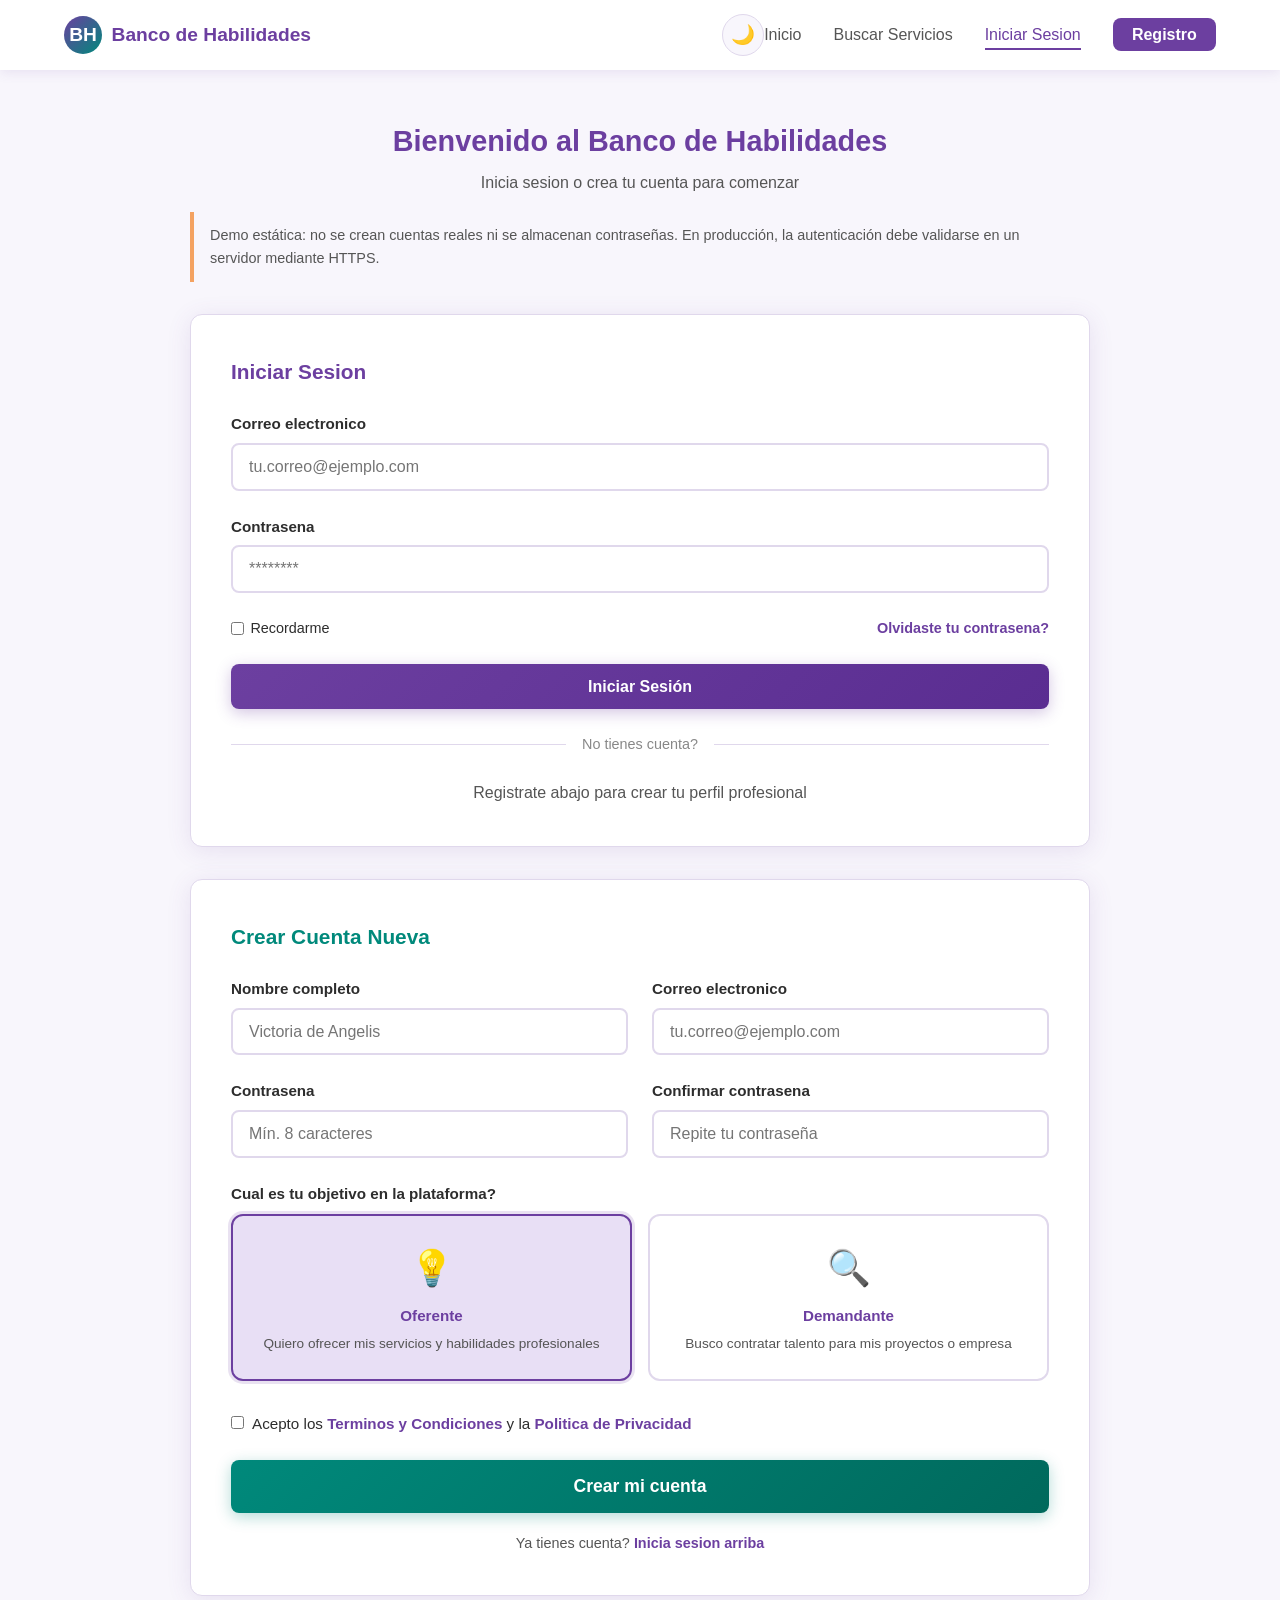
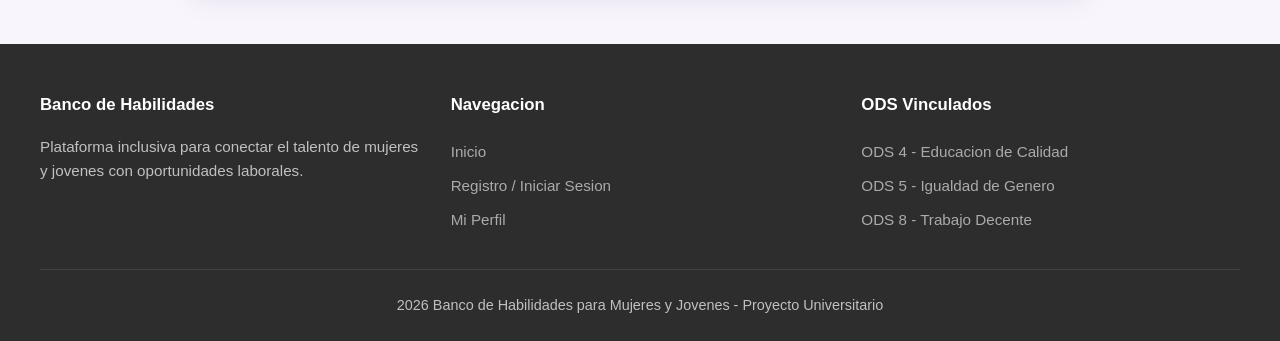
==== commit dcf76a0f: "Mejorar modo oscuro de la aplicación" ====
--- a/perfil.html
+++ b/perfil.html
@@ -4,6 +4,12 @@
   <meta charset="UTF-8">
   <meta name="viewport" content="width=device-width, initial-scale=1.0">
   <title>Mi Perfil Profesional — Banco de Habilidades</title>
+  <script>
+    const savedTheme = localStorage.getItem('bh-theme');
+    if (savedTheme === 'dark' || (!savedTheme && window.matchMedia('(prefers-color-scheme: dark)').matches)) {
+      document.documentElement.dataset.theme = 'dark';
+    }
+  </script>
   <link rel="stylesheet" href="styles.css">
 </head>
 <body class="protected-page">
@@ -25,6 +31,7 @@
       <button class="menu-toggle" aria-label="Menú" onclick="document.querySelector('.nav-links').classList.toggle('open')">
         <span></span><span></span><span></span>
       </button>
+      <button class="theme-toggle" type="button" aria-label="Cambiar a modo oscuro" title="Cambiar a modo oscuro" onclick="toggleTheme()">🌙</button>
 
       <ul class="nav-links">
         <li><a href="index.html">Inicio</a></li>
@@ -707,6 +714,22 @@
 
       alert('¡Servicio publicado con éxito!');
     }
+    function updateThemeButton() {
+      const button = document.querySelector('.theme-toggle');
+      const isDark = document.documentElement.dataset.theme === 'dark';
+      button.textContent = isDark ? '☀️' : '🌙';
+      button.setAttribute('aria-label', isDark ? 'Cambiar a modo claro' : 'Cambiar a modo oscuro');
+      button.title = isDark ? 'Cambiar a modo claro' : 'Cambiar a modo oscuro';
+    }
+
+    function toggleTheme() {
+      const isDark = document.documentElement.dataset.theme === 'dark';
+      document.documentElement.dataset.theme = isDark ? 'light' : 'dark';
+      localStorage.setItem('bh-theme', isDark ? 'light' : 'dark');
+      updateThemeButton();
+    }
+
+    updateThemeButton();
   </script>
 
 </body>
--- a/styles.css
+++ b/styles.css
@@ -41,9 +41,22 @@
   --text-light: #888888;
   --border: #E0D8EC;
   --shadow: rgba(108, 63, 160, 0.12);
+  --footer-bg: #2D2D2D;
   --radius: 12px;
   --radius-sm: 8px;
   --transition: 0.3s ease;
+}
+
+[data-theme="dark"] {
+  --bg-light: #14161d;
+  --text-dark: #F1F3F5;
+  --text-medium: #C4C9D1;
+  --text-light: #9AA2AE;
+  --border: #3A3F4B;
+  --shadow: rgba(0, 0, 0, 0.28);
+  --footer-bg: #0B0D12;
+  --primary-light: #34264A;
+  --secondary-light: #173D3A;
 }
 
 html {
@@ -134,6 +147,25 @@
 .nav-links a:hover,
 .nav-links a.active {
   color: var(--primary);
+}
+
+.theme-toggle {
+  width: 42px;
+  height: 42px;
+  margin-left: auto;
+  border: 1px solid var(--border);
+  border-radius: 50%;
+  background: var(--bg-light);
+  color: var(--text-dark);
+  font-size: 1.2rem;
+  line-height: 1;
+  cursor: pointer;
+  transition: background var(--transition), border-color var(--transition), transform var(--transition);
+}
+
+.theme-toggle:hover {
+  border-color: var(--primary);
+  transform: rotate(12deg);
 }
 
 .nav-links a::after {
@@ -166,6 +198,45 @@
 
 .nav-cta::after {
   display: none !important;
+}
+
+[data-theme="dark"] .feature-card,
+[data-theme="dark"] .ods-section,
+[data-theme="dark"] .site-header,
+[data-theme="dark"] .form-container,
+[data-theme="dark"] .profile-header-card,
+[data-theme="dark"] .stat-card,
+[data-theme="dark"] .service-card,
+[data-theme="dark"] .cert-item,
+[data-theme="dark"] .review-item,
+[data-theme="dark"] .tab-btn.active {
+  background: #20232C;
+}
+
+[data-theme="dark"] .form-group input,
+[data-theme="dark"] .form-group select,
+[data-theme="dark"] .form-group textarea,
+[data-theme="dark"] .skill-input-row input {
+  background: #191B22;
+  color: var(--text-dark);
+}
+
+[data-theme="dark"] .photo-placeholder,
+[data-theme="dark"] .skills-section {
+  background: #25202F;
+}
+
+[data-theme="dark"] .site-footer {
+  background: var(--footer-bg);
+  color: #C4C9D1;
+}
+
+[data-theme="dark"] .footer-col h4 {
+  color: #F1F3F5;
+}
+
+[data-theme="dark"] .footer-col a {
+  color: #C4C9D1;
 }
 
 /* Menú hamburguesa (móvil) */
@@ -1154,7 +1225,7 @@
 
 /* --- Pie de página --- */
 .site-footer {
-  background: var(--text-dark);
+  background: var(--footer-bg);
   color: rgba(255, 255, 255, 0.7);
   padding: 3rem 1.5rem 1.5rem;
   margin-top: auto;
@@ -1246,6 +1317,10 @@
     z-index: 100;
   }
 
+  [data-theme="dark"] .nav-links {
+    background: #20232C;
+  }
+
   .nav-links.open {
     display: flex;
   }
